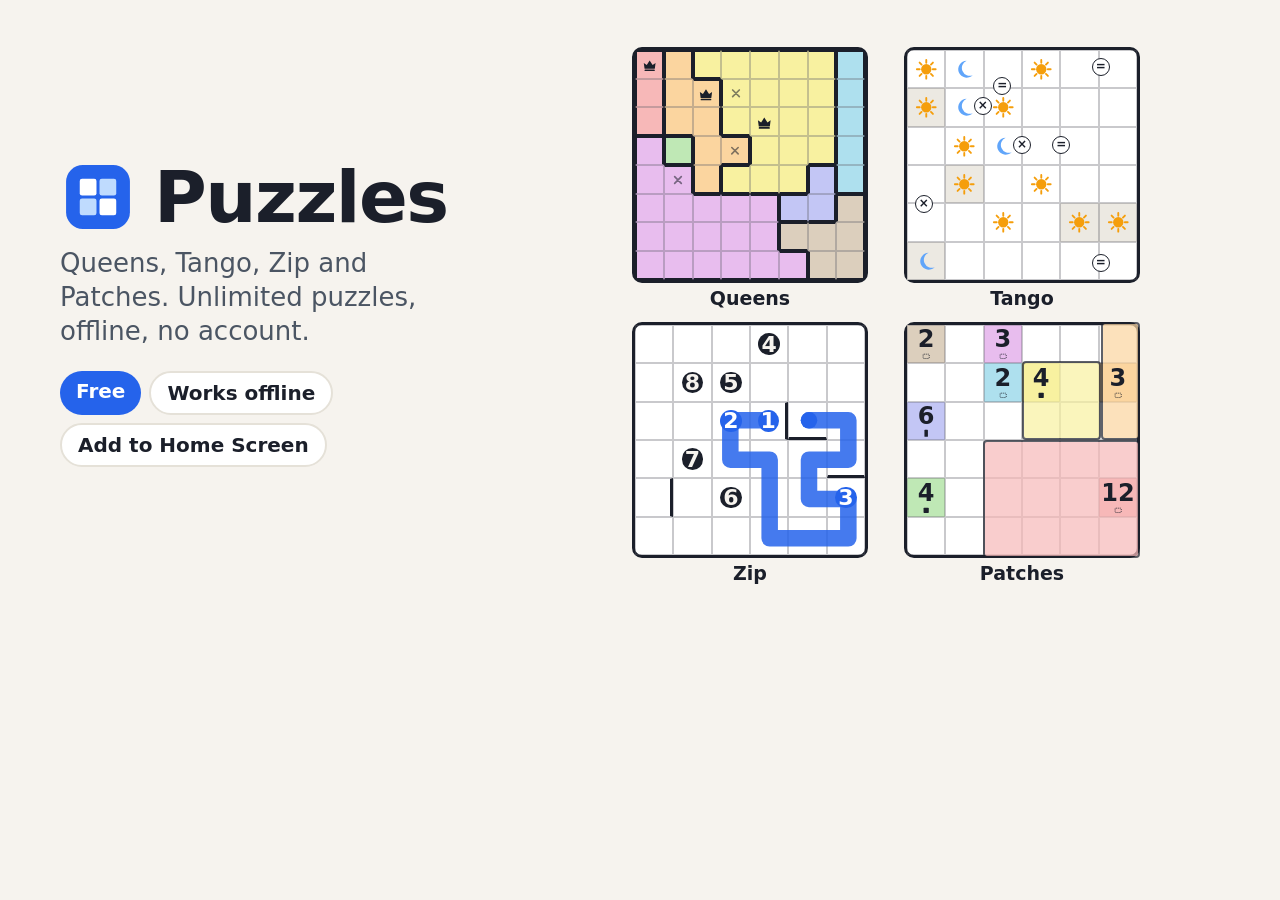
==== og/preview.html @ a2e21298 "Link preview: Open Graph and Twitter card tags with a rendered og.png og/preview.html draws four min" ====
<!doctype html>
<html lang="en">
<head>
<meta charset="utf-8">
<title>Puzzles link preview</title>
<link rel="stylesheet" href="../style.css">
<style>
  html, body { width: 1200px; height: 630px; overflow: hidden; margin: 0; padding: 0; background: #f6f3ee; color: #1b1f2a; }
  .og { display: flex; width: 1200px; height: 630px; align-items: center; padding: 0 60px; gap: 50px; box-sizing: border-box; }
  .intro { width: 420px; }
  .intro h1 { font-size: 72px; margin: 0 0 8px; letter-spacing: -1.5px; display: flex; align-items: center; gap: 18px; }
  .intro h1 img { width: 76px; height: 76px; }
  .intro p { font-size: 26px; line-height: 1.3; color: #4b5563; margin: 0 0 22px; }
  .intro .pills { display: flex; flex-wrap: wrap; gap: 8px; }
  .intro .pills span { background: #2563eb; color: #fff; font-weight: 700; font-size: 20px; padding: 8px 16px; border-radius: 999px; }
  .intro .pills span.alt { background: #fff; color: #1b1f2a; border: 2px solid #e5e1d8; }
  .boards { display: grid; grid-template-columns: 236px 236px; gap: 14px 36px; flex: none; margin-left: auto; }
  .mini { width: 100%; }
  .mini .board { width: 100%; }
  .mini .grid { border-radius: 10px; border-width: 3px; }
  .mini .label { font-weight: 800; font-size: 19px; margin: 6px 0 0; text-align: center; line-height: 1; }
  .mini .actions { display: none; }
</style>
</head>
<body>
<div class="og">
  <div class="intro">
    <h1><img src="../icons/icon.svg" alt="">Puzzles</h1>
    <p>Queens, Tango, Zip and Patches. Unlimited puzzles, offline, no account.</p>
    <div class="pills"><span>Free</span><span class="alt">Works offline</span><span class="alt">Add to Home Screen</span></div>
  </div>
  <div class="boards" id="boards"></div>
</div>
<script type="module">
  import * as queens from '../games/queens.js';
  import * as tango from '../games/tango.js';
  import * as zip from '../games/zip.js';
  import * as patches from '../games/patches.js';
  const api = { onChange() {}, onWin() {}, isSolved: () => false, addAction: () => document.createElement('button') };
  const show = (game, seed, size, state) => {
    const wrap = document.createElement('div'); wrap.className = 'mini';
    const board = document.createElement('div'); board.className = 'board';
    wrap.appendChild(board);
    const p = game.generate(seed, size);
    game.mount(board, p, api, state(p));
    const l = document.createElement('div'); l.className = 'label'; l.textContent = game.name; wrap.appendChild(l);
    document.querySelector('#boards').appendChild(wrap);
  };
  show(queens, 445994524, 8, (p) => { const marks = new Array(64).fill(0); p.solution.slice(0, 3).forEach((c, r) => { marks[r * 8 + c] = 2; }); [11, 20, 27, 33].forEach((i) => { if (!marks[i]) marks[i] = 1; }); return { marks }; });
  show(tango, 361247800, null, (p) => { const vals = p.given.slice(); [0, 1, 3, 7, 8, 13, 14, 19, 21, 26, 30].forEach((i) => { vals[i] = p.solution[i]; }); return { vals }; });
  show(zip, 1223437120, 6, (p) => ({ path: p.solution.slice(0, 14) }));
  show(patches, 358177393, 6, (p) => ({ patches: p.solution.slice(0, 3).map((rc, i) => ({ ...rc, ci: i })) }));
</script>
</body>
</html>
---- style.css ----
:root {
  --bg: #f6f3ee; --fg: #1b1f2a; --muted: #6b7280; --card: #ffffff; --line: #1b1f2a;
  --accent: #2563eb; --error: #dc2626; --ok: #16a34a; --cell: #ffffff; --cell-given: #ece9e2;
  --grid-line: rgba(100, 100, 110, 0.35);
  color-scheme: light dark;
}
@media (prefers-color-scheme: dark) {
  :root {
    --bg: #14161c; --fg: #eceef3; --muted: #9aa3b2; --card: #1e2129; --line: #eceef3;
    --accent: #60a5fa; --error: #f87171; --ok: #22c55e; --cell: #242833; --cell-given: #303542;
    --grid-line: rgba(180, 180, 190, 0.3);
  }
}
* { box-sizing: border-box; }
html, body {
  margin: 0; background: var(--bg); color: var(--fg);
  font-family: -apple-system, system-ui, "Segoe UI", sans-serif;
  -webkit-text-size-adjust: 100%; -webkit-tap-highlight-color: transparent; overscroll-behavior: none;
}
body {
  padding: env(safe-area-inset-top) env(safe-area-inset-right) env(safe-area-inset-bottom) env(safe-area-inset-left);
  min-height: 100vh; -webkit-user-select: none; user-select: none; touch-action: manipulation;
}
.top { padding: 12px 16px 0; max-width: 520px; margin: 0 auto; }
.tabs { display: flex; gap: 4px; background: var(--card); border-radius: 12px; padding: 4px; }
.tabs button {
  flex: 1; border: 0; background: transparent; color: var(--muted); font: inherit; font-weight: 600;
  padding: 9px 0; border-radius: 9px; cursor: pointer;
}
.tabs button.active { background: var(--accent); color: #fff; }
main { padding: 12px 16px 24px; max-width: 520px; margin: 0 auto; }
.bar { display: flex; align-items: center; justify-content: space-between; margin-bottom: 12px; }
.timer { font-variant-numeric: tabular-nums; font-size: 22px; font-weight: 700; }
.bar-right { display: flex; gap: 8px; align-items: center; }
.btn { font: inherit; font-weight: 600; border: 0; border-radius: 10px; padding: 9px 16px; background: var(--accent); color: #fff; cursor: pointer; }
.btn.ghost { background: var(--card); color: var(--fg); }
.btn.small { padding: 7px 12px; font-size: 14px; }
.link { background: none; border: 0; color: var(--accent); font: inherit; font-weight: 600; padding: 6px; cursor: pointer; }
.link.danger { color: var(--muted); font-weight: 500; font-size: 13px; margin-top: 8px; }
.size { font: inherit; border-radius: 10px; padding: 8px 10px; background: var(--card); color: var(--fg); border: 0; }
.stage { width: min(100vw - 32px, 62vh, 480px); margin: 0 auto; position: relative; }
.board { width: 100%; position: relative; transition: filter .3s; }
.board.covered { filter: blur(10px); pointer-events: none; }
.cover { position: absolute; inset: 0; display: flex; align-items: center; justify-content: center; z-index: 5; background: color-mix(in srgb, var(--bg) 55%, transparent); border-radius: 6px; animation: fade .25s ease-out; }
.cover[hidden] { display: none; }
.cover-card { background: var(--card); border-radius: 18px; padding: 22px 26px; text-align: center; box-shadow: 0 12px 40px rgba(0,0,0,.25); min-width: 60%; }
.cover-card h2 { margin: 0 0 4px; font-size: 24px; }
.cover-card p { margin: 0 0 16px; color: var(--muted); font-size: 14px; }
.cover-card .btn { padding: 12px 28px; font-size: 16px; }
.wrap { position: relative; width: 100%; }
.grid {
  display: grid; grid-template-columns: repeat(var(--n), 1fr); width: 100%; aspect-ratio: 1;
  border: 2px solid var(--line); border-radius: 6px; background: var(--cell); touch-action: none;
}
.cell {
  position: relative; display: flex; align-items: center; justify-content: center;
  border: 1px solid var(--grid-line); aspect-ratio: 1; cursor: pointer;
}
.cell svg { width: 62%; height: 62%; display: block; }
.cell.error { box-shadow: inset 0 0 0 3px var(--error); z-index: 1; }
.overlay { position: absolute; inset: 0; pointer-events: none; }
.actions { display: flex; gap: 8px; justify-content: center; margin: 14px 0 4px; min-height: 36px; }
.rules { color: var(--muted); font-size: 14px; line-height: 1.45; text-align: center; margin: 8px 0; }
.seed { color: var(--muted); font-size: 12px; text-align: center; margin: 0; }
/* Solved celebration */
:root { --gold: #f2b705; --gold-dark: #b8860b; }
.modal[hidden], .confetti[hidden] { display: none; }
.confetti { position: fixed; inset: 0; width: 100%; height: 100%; pointer-events: none; z-index: 20; }
.modal {
  position: fixed; inset: 0; z-index: 30; display: flex; align-items: flex-end; justify-content: center;
  background: rgba(0,0,0,.45); animation: fade .25s ease-out;
  padding: 0 16px calc(24px + env(safe-area-inset-bottom));
}
@media (min-width: 520px) { .modal { align-items: center; } }
.card {
  background: var(--card); color: var(--fg); border-radius: 22px; padding: 28px 24px 20px; width: 100%; max-width: 420px;
  text-align: center; box-shadow: 0 20px 60px rgba(0,0,0,.35); animation: rise .45s cubic-bezier(.2,.9,.3,1.2);
}
.card h2 { margin: 10px 0 4px; font-size: 26px; }
.card p { margin: 0 0 20px; color: var(--muted); font-size: 17px; font-variant-numeric: tabular-nums; }
.card .row { display: flex; gap: 10px; }
.card.wide { max-width: 480px; padding: 20px 18px 16px; text-align: left; max-height: calc(100vh - 48px - env(safe-area-inset-bottom)); overflow-y: auto; }
.results-head { display: flex; align-items: center; justify-content: space-between; margin-bottom: 10px; }
.results-head h2 { margin: 0; font-size: 22px; }
.pills { display: flex; gap: 6px; margin-bottom: 8px; flex-wrap: wrap; }
.pills:empty { display: none; }
.pills button { font: inherit; font-size: 13px; font-weight: 600; border: 1.5px solid var(--grid-line); background: transparent; color: var(--muted); padding: 5px 11px; border-radius: 999px; cursor: pointer; }
.pills button.active { background: var(--accent); border-color: var(--accent); color: #fff; }
.tiles { display: grid; grid-template-columns: repeat(4, 1fr); gap: 8px; margin: 10px 0 12px; }
.tile { background: var(--bg); border-radius: 12px; padding: 10px 8px; text-align: center; }
.tile .v { font-size: 18px; font-weight: 800; font-variant-numeric: tabular-nums; line-height: 1.1; }
.tile .k { font-size: 11px; color: var(--muted); margin-top: 3px; text-transform: uppercase; letter-spacing: .04em; }
.chart-wrap { position: relative; width: 100%; }
.chart { width: 100%; height: 200px; display: block; overflow: visible; touch-action: none; }
.chart .grid-line { stroke: var(--grid-line); stroke-width: 1; }
.chart .axis-label { fill: var(--muted); font-size: 11px; font-family: inherit; }
.chart .series { fill: none; stroke: var(--accent); stroke-width: 2; stroke-linejoin: round; stroke-linecap: round; }
.chart .avg { stroke: var(--muted); stroke-width: 1.5; stroke-dasharray: 4 4; }
.chart .pt { fill: var(--accent); stroke: var(--card); stroke-width: 2; }
.chart .pt.best { fill: var(--gold); }
.chart .pt.hot { r: 7; }
.chart .cross { stroke: var(--muted); stroke-width: 1; stroke-dasharray: 2 3; }
.chart .empty { fill: var(--muted); font-size: 14px; font-family: inherit; }
.tip { position: absolute; top: 0; left: 0; background: var(--fg); color: var(--bg); font-size: 12px; padding: 6px 9px; border-radius: 8px; pointer-events: none; white-space: nowrap; transform: translate(-50%, -115%); }
.table-wrap { max-height: 170px; overflow-y: auto; margin-top: 12px; border-top: 1px solid var(--grid-line); }
.table { width: 100%; border-collapse: collapse; font-size: 13px; }
.table td { padding: 6px 4px; border-bottom: 1px solid var(--grid-line); font-variant-numeric: tabular-nums; }
.table td:last-child { text-align: right; font-weight: 600; }
.table td.muted { color: var(--muted); }
.card .row .btn { flex: 1; padding: 13px 0; font-size: 16px; }
.trophy { width: 72px; height: 72px; margin: 0 auto; border-radius: 50%; background: color-mix(in srgb, var(--gold) 22%, transparent); display: flex; align-items: center; justify-content: center; animation: pop .6s cubic-bezier(.2,.9,.3,1.4) .1s both; }
.trophy svg { width: 44px; height: 44px; fill: var(--gold); filter: drop-shadow(0 2px 2px rgba(0,0,0,.25)); }
@keyframes fade { from { opacity: 0; } to { opacity: 1; } }
@keyframes rise { from { transform: translateY(40px) scale(.96); opacity: 0; } to { transform: none; opacity: 1; } }
@keyframes pop { 0% { transform: scale(.3); opacity: 0; } 60% { transform: scale(1.25); opacity: 1; } 100% { transform: scale(1); } }
@keyframes bounce { 0% { transform: scale(1); } 40% { transform: scale(1.45) rotate(-8deg); } 70% { transform: scale(.92) rotate(4deg); } 100% { transform: scale(1.08); } }
@keyframes glow { from { box-shadow: 0 0 0 3px var(--gold); } to { box-shadow: 0 0 0 3px var(--gold), 0 0 24px var(--gold); } }
.solved .grid { box-shadow: 0 0 0 3px var(--gold); animation: glow .9s ease-in-out .3s 2 alternate; }
.solved .queens .cell svg:not(.x) { fill: var(--gold); color: var(--gold); filter: drop-shadow(0 1px 2px rgba(0,0,0,.35)); animation: bounce .7s cubic-bezier(.2,.9,.3,1.2) var(--d, 0s) both; }
.solved .queens .cell svg.x { opacity: 0; transition: opacity .4s; }
.solved .tango .cell svg { animation: bounce .7s cubic-bezier(.2,.9,.3,1.2) var(--d, 0s) both; }
.solved .zip .path polyline { stroke: var(--gold); opacity: 1; filter: drop-shadow(0 0 2px rgba(0,0,0,.25)); }
.solved .zip .path circle { fill: var(--gold); }
.solved .zip .num.hit { background: var(--gold); color: #1b1f2a; animation: bounce .7s cubic-bezier(.2,.9,.3,1.2) var(--d, 0s) both; }
.solved .patches .patch { animation: bounce .7s cubic-bezier(.2,.9,.3,1.2) var(--d, 0s) both; opacity: .85; border-color: var(--gold-dark); }

/* Queens */
.queens .cell { color: #1b1f2a; }
.queens .cell.bt { border-top: 2px solid #1b1f2a; }
.queens .cell.bl { border-left: 2px solid #1b1f2a; }
.queens .cell.bb { border-bottom: 2px solid #1b1f2a; }
.queens .cell.br { border-right: 2px solid #1b1f2a; }
.queens .cell .x { opacity: .55; }
.queens .cell .x.auto { opacity: .3; }

/* Tango */
.tango .cell.given { background: var(--cell-given); }
.tango .con {
  position: absolute; width: 18px; height: 18px; margin: -9px 0 0 -9px; border-radius: 50%;
  background: var(--card); border: 1.5px solid var(--line); color: var(--fg);
  font-size: 12px; line-height: 15px; text-align: center; font-weight: 800;
}

/* Zip */
.zip .cell.wr { border-right: 3px solid var(--line); }
.zip .cell.wd { border-bottom: 3px solid var(--line); }
.zip .num {
  width: 60%; height: 60%; border-radius: 50%; background: var(--fg); color: var(--bg);
  display: flex; align-items: center; justify-content: center; font-weight: 800; font-size: clamp(12px, 3.4vmin, 22px);
  position: relative; z-index: 2;
}
.zip .num.hit { background: var(--accent); color: #fff; }
.zip .path { position: absolute; inset: 0; width: 100%; height: 100%; z-index: 1; }
.zip .path polyline { fill: none; stroke: var(--accent); stroke-width: .42; stroke-linecap: round; stroke-linejoin: round; opacity: .85; }
.zip .path circle { fill: var(--accent); }

/* Patches */
.patches .cell { flex-direction: column; gap: 1px; }
.patches .cell.cluecell { color: #1b1f2a; }
.patches .clue { font-weight: 800; font-size: clamp(13px, 3.6vmin, 24px); line-height: 1; z-index: 2; position: relative; }
.patches .icon { width: 34%; height: 24%; z-index: 2; position: relative; }
.patches .icon svg { width: 100%; height: 100%; display: block; }
.patches .patch { position: absolute; border: 2px solid var(--line); border-radius: 4px; opacity: .7; }
.patches .preview { position: absolute; border: 2px dashed var(--accent); background: color-mix(in srgb, var(--accent) 25%, transparent); border-radius: 4px; }
.patches .preview.bad { border-color: var(--error); background: color-mix(in srgb, var(--error) 25%, transparent); }
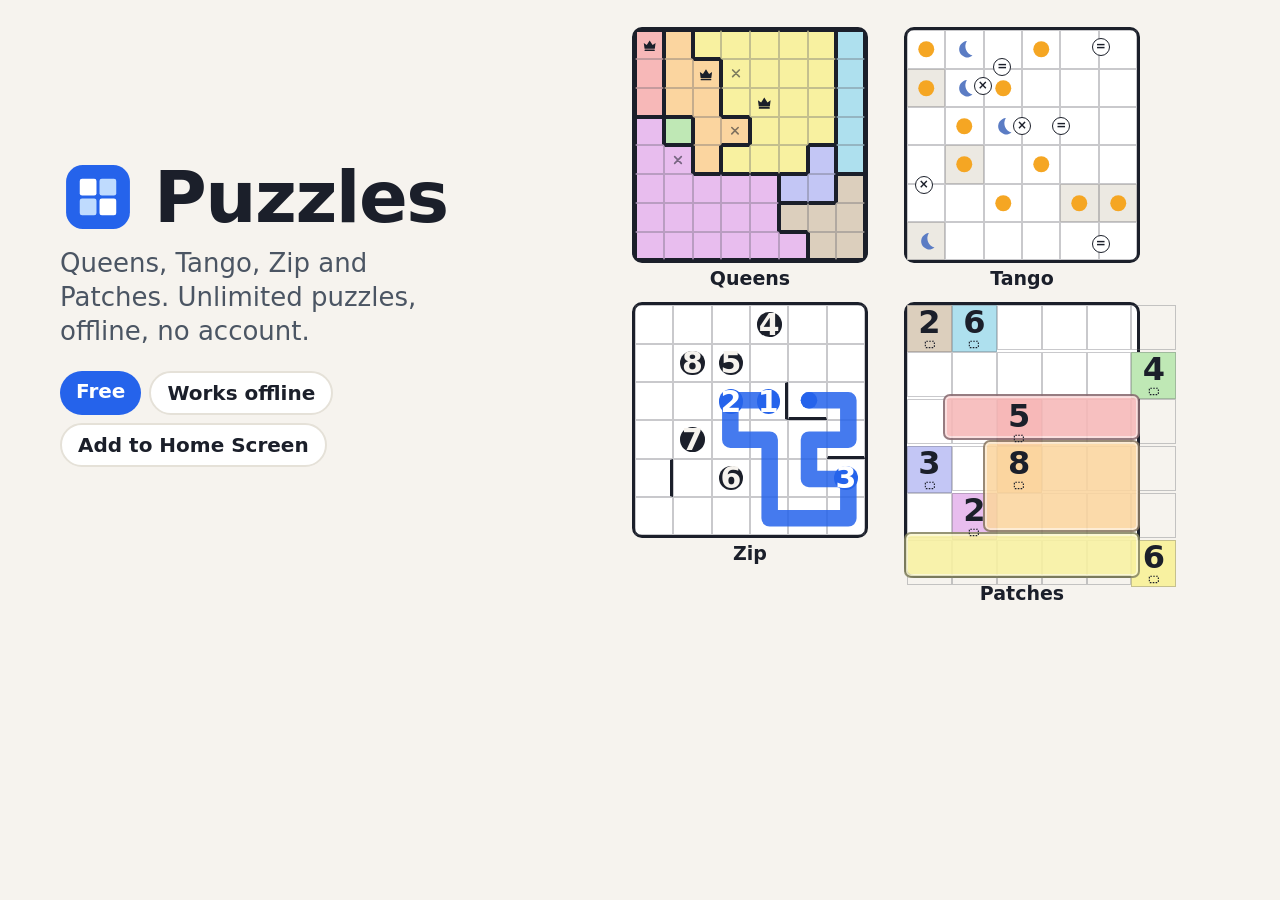
==== commit 92cca672: "Difficulty levels replace board size, with technique-based grading Every game offers Random, Easy, M" ====
--- a/og/preview.html
+++ b/og/preview.html
@@ -46,10 +46,10 @@
     const l = document.createElement('div'); l.className = 'label'; l.textContent = game.name; wrap.appendChild(l);
     document.querySelector('#boards').appendChild(wrap);
   };
-  show(queens, 445994524, 8, (p) => { const marks = new Array(64).fill(0); p.solution.slice(0, 3).forEach((c, r) => { marks[r * 8 + c] = 2; }); [11, 20, 27, 33].forEach((i) => { if (!marks[i]) marks[i] = 1; }); return { marks }; });
-  show(tango, 361247800, null, (p) => { const vals = p.given.slice(); [0, 1, 3, 7, 8, 13, 14, 19, 21, 26, 30].forEach((i) => { vals[i] = p.solution[i]; }); return { vals }; });
-  show(zip, 1223437120, 6, (p) => ({ path: p.solution.slice(0, 14) }));
-  show(patches, 358177393, 6, (p) => ({ patches: p.solution.slice(0, 3).map((rc, i) => ({ ...rc, ci: i })) }));
+  show(queens, 445994524, 'medium', (p) => { const marks = new Array(p.n * p.n).fill(0); p.solution.slice(0, 3).forEach((c, r) => { marks[r * p.n + c] = 2; }); [11, 20, 27, 33].forEach((i) => { if (!marks[i]) marks[i] = 1; }); return { marks }; });
+  show(tango, 361247800, 'medium', (p) => { const vals = p.given.slice(); [0, 1, 3, 7, 8, 13, 14, 19, 21, 26, 30].forEach((i) => { vals[i] = p.solution[i]; }); return { vals }; });
+  show(zip, 1223437120, 'medium', (p) => ({ path: p.solution.slice(0, 14) }));
+  show(patches, 358177393, 'medium', (p) => ({ patches: p.solution.slice(0, 3).map((rc, i) => ({ ...rc, ci: i })) }));
 </script>
 </body>
 </html>
--- a/style.css
+++ b/style.css
@@ -17,18 +17,36 @@
   font-family: -apple-system, system-ui, "Segoe UI", sans-serif;
   -webkit-text-size-adjust: 100%; -webkit-tap-highlight-color: transparent; overscroll-behavior: none;
 }
+html { height: 100%; overflow: hidden; }
 body {
-  padding: env(safe-area-inset-top) env(safe-area-inset-right) env(safe-area-inset-bottom) env(safe-area-inset-left);
-  min-height: 100vh; -webkit-user-select: none; user-select: none; touch-action: manipulation;
+  padding: env(safe-area-inset-top) env(safe-area-inset-right) 0 env(safe-area-inset-left);
+  height: 100vh; height: 100dvh; overflow: hidden; display: flex; flex-direction: column;
+  -webkit-user-select: none; user-select: none; touch-action: manipulation;
 }
+main { flex: 1; min-height: 0; width: 100%; overflow-y: auto; overscroll-behavior: contain; }
 .top { padding: 12px 16px 0; max-width: 520px; margin: 0 auto; }
-.tabs { display: flex; gap: 4px; background: var(--card); border-radius: 12px; padding: 4px; }
-.tabs button {
-  flex: 1; border: 0; background: transparent; color: var(--muted); font: inherit; font-weight: 600;
-  padding: 9px 0; border-radius: 9px; cursor: pointer;
+.topbar { display: grid; grid-template-columns: 1fr auto 1fr; align-items: center; min-height: 40px; }
+.title { margin: 0; font-size: 20px; font-weight: 800; text-align: center; grid-column: 2; }
+.back { grid-column: 1; justify-self: start; background: none; border: 0; color: var(--accent); font: inherit; font-weight: 600; font-size: 17px; padding: 6px 0; cursor: pointer; }
+.back[hidden] { display: none; }
+#stats-home { grid-column: 3; justify-self: end; }
+#stats-home[hidden] { display: none; }
+.home-sub { color: var(--muted); text-align: center; margin: 14px 0 18px; font-size: 15px; }
+.tiles-grid { display: grid; grid-template-columns: 1fr 1fr; gap: 14px; }
+.tile-game {
+  background: var(--card); border: 0; border-radius: 20px; padding: 18px 14px 16px; text-align: left; color: var(--fg);
+  font: inherit; cursor: pointer; display: flex; flex-direction: column; gap: 6px; box-shadow: 0 2px 10px rgba(0,0,0,.06);
+  transition: transform .12s;
 }
-.tabs button.active { background: var(--accent); color: #fff; }
-main { padding: 12px 16px 24px; max-width: 520px; margin: 0 auto; }
+.tile-game:active { transform: scale(.97); }
+.tile-game .glyph { width: 100%; aspect-ratio: 1.6; border-radius: 14px; display: flex; align-items: center; justify-content: center; margin-bottom: 6px; }
+.tile-game .glyph svg { width: 56%; height: 70%; }
+.tile-game .name { font-size: 20px; font-weight: 800; }
+.tile-game .tag { font-size: 13px; color: var(--muted); line-height: 1.3; }
+.tile-game .meta { font-size: 12px; color: var(--muted); margin-top: 4px; font-variant-numeric: tabular-nums; }
+.tile-game .meta b { color: var(--fg); }
+main { padding: 12px 16px calc(24px + env(safe-area-inset-bottom)); max-width: 520px; margin: 0 auto; }
+.top { flex: none; width: 100%; }
 .bar { display: flex; align-items: center; justify-content: space-between; margin-bottom: 12px; }
 .timer { font-variant-numeric: tabular-nums; font-size: 22px; font-weight: 700; }
 .bar-right { display: flex; gap: 8px; align-items: center; }
@@ -37,7 +55,11 @@
 .btn.small { padding: 7px 12px; font-size: 14px; }
 .link { background: none; border: 0; color: var(--accent); font: inherit; font-weight: 600; padding: 6px; cursor: pointer; }
 .link.danger { color: var(--muted); font-weight: 500; font-size: 13px; margin-top: 8px; }
-.size { font: inherit; border-radius: 10px; padding: 8px 10px; background: var(--card); color: var(--fg); border: 0; }
+.size {
+  font: inherit; font-weight: 600; border-radius: 10px; padding: 8px 30px 8px 12px; color: var(--fg); border: 0; cursor: pointer;
+  appearance: none; -webkit-appearance: none;
+  background: var(--card) url("data:image/svg+xml,%3Csvg xmlns='http://www.w3.org/2000/svg' viewBox='0 0 12 12'%3E%3Cpath d='M2.5 4.5l3.5 3.5 3.5-3.5' fill='none' stroke='%236b7280' stroke-width='1.8' stroke-linecap='round' stroke-linejoin='round'/%3E%3C/svg%3E") no-repeat right 11px center / 12px 12px;
+}
 .stage { width: min(100vw - 32px, 62vh, 480px); margin: 0 auto; position: relative; }
 .board { width: 100%; position: relative; transition: filter .3s; }
 .board.covered { filter: blur(10px); pointer-events: none; }
@@ -79,6 +101,8 @@
 .card h2 { margin: 10px 0 4px; font-size: 26px; }
 .card p { margin: 0 0 20px; color: var(--muted); font-size: 17px; font-variant-numeric: tabular-nums; }
 .card .row { display: flex; gap: 10px; }
+.card .btn.ghost { background: var(--bg); }
+.card .btn.full { display: block; width: 100%; padding: 13px 0; font-size: 16px; margin: 0 0 10px; }
 .card.wide { max-width: 480px; padding: 20px 18px 16px; text-align: left; max-height: calc(100vh - 48px - env(safe-area-inset-bottom)); overflow-y: auto; }
 .results-head { display: flex; align-items: center; justify-content: space-between; margin-bottom: 10px; }
 .results-head h2 { margin: 0; font-size: 22px; }
@@ -105,7 +129,9 @@
 .table-wrap { max-height: 170px; overflow-y: auto; margin-top: 12px; border-top: 1px solid var(--grid-line); }
 .table { width: 100%; border-collapse: collapse; font-size: 13px; }
 .table td { padding: 6px 4px; border-bottom: 1px solid var(--grid-line); font-variant-numeric: tabular-nums; }
-.table td:last-child { text-align: right; font-weight: 600; }
+.table td:nth-last-child(2) { text-align: right; font-weight: 600; }
+.table td.act { width: 1%; text-align: right; padding-right: 0; }
+.link.small { font-size: 13px; padding: 2px 4px; }
 .table td.muted { color: var(--muted); }
 .card .row .btn { flex: 1; padding: 13px 0; font-size: 16px; }
 .trophy { width: 72px; height: 72px; margin: 0 auto; border-radius: 50%; background: color-mix(in srgb, var(--gold) 22%, transparent); display: flex; align-items: center; justify-content: center; animation: pop .6s cubic-bezier(.2,.9,.3,1.4) .1s both; }
@@ -113,10 +139,10 @@
 @keyframes fade { from { opacity: 0; } to { opacity: 1; } }
 @keyframes rise { from { transform: translateY(40px) scale(.96); opacity: 0; } to { transform: none; opacity: 1; } }
 @keyframes pop { 0% { transform: scale(.3); opacity: 0; } 60% { transform: scale(1.25); opacity: 1; } 100% { transform: scale(1); } }
-@keyframes bounce { 0% { transform: scale(1); } 40% { transform: scale(1.45) rotate(-8deg); } 70% { transform: scale(.92) rotate(4deg); } 100% { transform: scale(1.08); } }
+@keyframes bounce { 0% { transform: scale(1); } 40% { transform: scale(1.45) rotate(-8deg); } 70% { transform: scale(.92) rotate(4deg); } 100% { transform: scale(1); } }
 @keyframes glow { from { box-shadow: 0 0 0 3px var(--gold); } to { box-shadow: 0 0 0 3px var(--gold), 0 0 24px var(--gold); } }
 .solved .grid { box-shadow: 0 0 0 3px var(--gold); animation: glow .9s ease-in-out .3s 2 alternate; }
-.solved .queens .cell svg:not(.x) { fill: var(--gold); color: var(--gold); filter: drop-shadow(0 1px 2px rgba(0,0,0,.35)); animation: bounce .7s cubic-bezier(.2,.9,.3,1.2) var(--d, 0s) both; }
+.solved .queens .cell svg:not(.x) { width: 70%; height: 70%; fill: var(--gold); color: var(--gold); filter: drop-shadow(0 1px 2px rgba(0,0,0,.35)); animation: bounce .7s cubic-bezier(.2,.9,.3,1.2) var(--d, 0s) both; }
 .solved .queens .cell svg.x { opacity: 0; transition: opacity .4s; }
 .solved .tango .cell svg { animation: bounce .7s cubic-bezier(.2,.9,.3,1.2) var(--d, 0s) both; }
 .solved .zip .path polyline { stroke: var(--gold); opacity: 1; filter: drop-shadow(0 0 2px rgba(0,0,0,.25)); }
@@ -145,8 +171,8 @@
 .zip .cell.wr { border-right: 3px solid var(--line); }
 .zip .cell.wd { border-bottom: 3px solid var(--line); }
 .zip .num {
-  width: 60%; height: 60%; border-radius: 50%; background: var(--fg); color: var(--bg);
-  display: flex; align-items: center; justify-content: center; font-weight: 800; font-size: clamp(12px, 3.4vmin, 22px);
+  width: 68%; height: 68%; border-radius: 50%; background: var(--fg); color: var(--bg);
+  display: flex; align-items: center; justify-content: center; font-weight: 800; font-size: clamp(16px, 4.8vmin, 30px);
   position: relative; z-index: 2;
 }
 .zip .num.hit { background: var(--accent); color: #fff; }
@@ -157,9 +183,10 @@
 /* Patches */
 .patches .cell { flex-direction: column; gap: 1px; }
 .patches .cell.cluecell { color: #1b1f2a; }
-.patches .clue { font-weight: 800; font-size: clamp(13px, 3.6vmin, 24px); line-height: 1; z-index: 2; position: relative; }
-.patches .icon { width: 34%; height: 24%; z-index: 2; position: relative; }
+.patches .cell { gap: 0; }
+.patches .clue { font-weight: 800; font-size: clamp(18px, 5.2vmin, 32px); line-height: 1; z-index: 2; position: relative; }
+.patches .icon { width: 46%; height: 30%; z-index: 2; position: relative; }
 .patches .icon svg { width: 100%; height: 100%; display: block; }
-.patches .patch { position: absolute; border: 2px solid var(--line); border-radius: 4px; opacity: .7; }
-.patches .preview { position: absolute; border: 2px dashed var(--accent); background: color-mix(in srgb, var(--accent) 25%, transparent); border-radius: 4px; }
+.patches .patch { position: absolute; border: 2.5px solid rgba(27,31,42,.5); border-radius: 7px; opacity: .88; box-shadow: inset 0 0 0 2px rgba(255,255,255,.5); }
+.patches .preview { position: absolute; border: 2.5px dashed var(--accent); background: color-mix(in srgb, var(--accent) 25%, transparent); border-radius: 7px; }
 .patches .preview.bad { border-color: var(--error); background: color-mix(in srgb, var(--error) 25%, transparent); }
